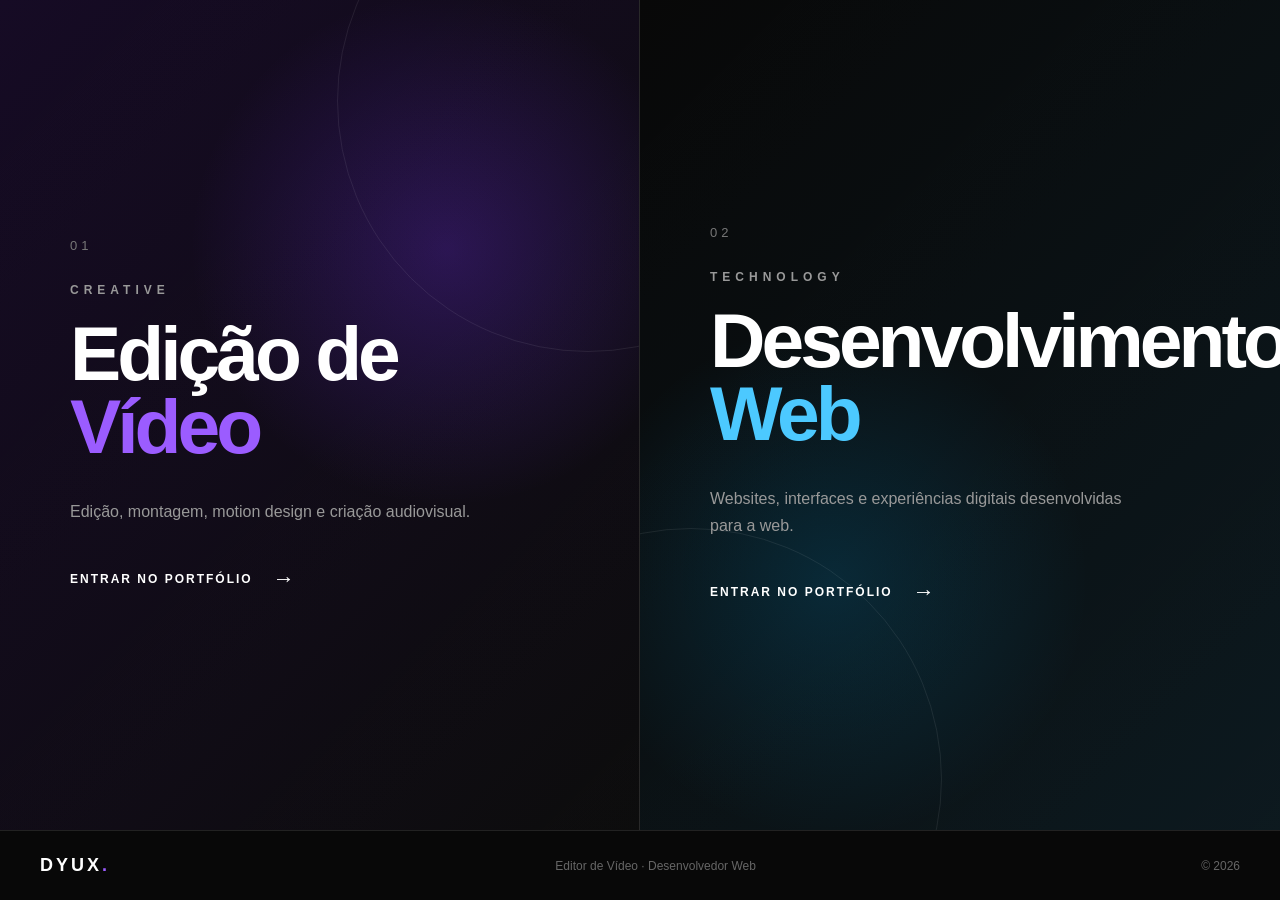
==== index.html @ d44737e6 "v1" ====
<!DOCTYPE html>
<html lang="pt-BR">

<head>

    <meta charset="UTF-8">

    <meta name="viewport" content="width=device-width, initial-scale=1.0">

    <meta name="description"
        content="Dyux — Editor de Vídeo e Desenvolvedor Web">

    <title>Dyux — Portfólio</title>

    <!-- ÍCONE DA ABA -->
    <link rel="icon" type="image/png" href="ado.png">

    <link rel="stylesheet" href="style.css">

</head>


<body>


    <main class="split-container">


        <!-- =========================
             EDIÇÃO DE VÍDEO
        ========================== -->

        <a href="video.html" class="split video-side">

            <div class="overlay"></div>

            <div class="content">

                <span class="number">
                    01
                </span>

                <p class="category">
                    CREATIVE
                </p>

                <h1>
                    Edição de<br>
                    <span>Vídeo</span>
                </h1>

                <p class="description">
                    Edição, montagem, motion design
                    e criação audiovisual.
                </p>

                <span class="enter">
                    ENTRAR NO PORTFÓLIO
                    <strong>→</strong>
                </span>

            </div>

        </a>



        <!-- =========================
             DESENVOLVIMENTO WEB
        ========================== -->

        <a href="dev.html" class="split dev-side">

            <div class="overlay"></div>

            <div class="content">

                <span class="number">
                    02
                </span>

                <p class="category">
                    TECHNOLOGY
                </p>

                <h1>
                    Desenvolvimento<br>
                    <span>Web</span>
                </h1>

                <p class="description">
                    Websites, interfaces e experiências
                    digitais desenvolvidas para a web.
                </p>

                <span class="enter">
                    ENTRAR NO PORTFÓLIO
                    <strong>→</strong>
                </span>

            </div>

        </a>


    </main>



    <!-- =========================
         FOOTER
    ========================== -->

    <footer class="home-footer">

        <div class="logo">
            DYUX<span>.</span>
        </div>

        <p>
            Editor de Vídeo · Desenvolvedor Web
        </p>

        <p>
            © 2026
        </p>

    </footer>


</body>

</html>
---- style.css ----
* {
    margin: 0;
    padding: 0;
    box-sizing: border-box;
}

html,
body {
    width: 100%;
    height: 100%;
}

body {
    background: #080808;
    color: white;
    font-family: Arial, Helvetica, sans-serif;
}


/* =========================================
   CONTAINER PRINCIPAL
========================================= */

.split-container {
    width: 100%;
    height: calc(100vh - 70px);

    display: flex;
}


/* =========================================
   CADA METADE
========================================= */

.split {
    position: relative;

    width: 50%;
    height: 100%;

    display: flex;
    align-items: center;

    text-decoration: none;
    color: white;

    overflow: hidden;

    transition:
        width 0.6s cubic-bezier(0.22, 1, 0.36, 1);
}


/* =========================================
   EFEITO AO PASSAR O MOUSE
========================================= */

.split-container:hover .split {
    width: 45%;
}

.split-container .split:hover {
    width: 55%;
}


/* =========================================
   LADO VÍDEO
========================================= */

.video-side {
    background:
        radial-gradient(
            circle at 70% 30%,
            rgba(120, 50, 255, 0.25),
            transparent 35%
        ),
        linear-gradient(
            135deg,
            #160b25,
            #080808
        );

    border-right: 1px solid #292929;
}


/* =========================================
   LADO DESENVOLVIMENTO
========================================= */

.dev-side {
    background:
        radial-gradient(
            circle at 30% 70%,
            rgba(0, 180, 255, 0.15),
            transparent 35%
        ),
        linear-gradient(
            135deg,
            #080808,
            #08151b
        );
}


/* =========================================
   OVERLAY
========================================= */

.overlay {
    position: absolute;

    inset: 0;

    background:
        linear-gradient(
            135deg,
            transparent,
            rgba(255, 255, 255, 0.02)
        );

    pointer-events: none;

    transition: 0.5s;
}

.split:hover .overlay {
    background:
        linear-gradient(
            135deg,
            rgba(255, 255, 255, 0.03),
            transparent
        );
}


/* =========================================
   LINHAS DECORATIVAS
========================================= */

.video-side::before,
.dev-side::before {
    content: "";

    position: absolute;

    width: 500px;
    height: 500px;

    border: 1px solid rgba(255, 255, 255, 0.08);

    border-radius: 50%;

    transition: 0.8s;

    pointer-events: none;
}


/* Círculo do vídeo */

.video-side::before {
    right: -200px;
    top: -150px;
}


/* Círculo do desenvolvimento */

.dev-side::before {
    left: -200px;
    bottom: -200px;
}


/* Animação dos círculos */

.split:hover::before {
    transform: scale(1.3) rotate(20deg);
}


/* =========================================
   CONTEÚDO
========================================= */

.content {
    position: relative;

    z-index: 2;

    padding: 70px;

    max-width: 650px;

    transition:
        transform 0.6s cubic-bezier(0.22, 1, 0.36, 1);
}

.split:hover .content {
    transform: translateX(10px);
}


/* =========================================
   NÚMERO
========================================= */

.number {
    display: block;

    margin-bottom: 30px;

    color: #777;

    font-size: 13px;

    letter-spacing: 4px;
}


/* =========================================
   CATEGORIA
========================================= */

.category {
    margin-bottom: 20px;

    color: #999;

    font-size: 12px;

    font-weight: bold;

    letter-spacing: 5px;
}


/* =========================================
   TÍTULO
========================================= */

h1 {
    font-size: clamp(50px, 6vw, 90px);

    line-height: 0.95;

    letter-spacing: -4px;

    margin-bottom: 35px;

    font-weight: 800;
}


/* Cor "Vídeo" */

.video-side h1 span {
    color: #9b5cff;
}


/* Cor "Web" */

.dev-side h1 span {
    color: #4cc9ff;
}


/* =========================================
   DESCRIÇÃO
========================================= */

.description {
    max-width: 420px;

    color: #999;

    font-size: 16px;

    line-height: 1.7;

    margin-bottom: 40px;
}


/* =========================================
   BOTÃO / LINK
========================================= */

.enter {
    display: inline-flex;

    align-items: center;

    gap: 20px;

    font-size: 12px;

    font-weight: bold;

    letter-spacing: 2px;

    transition: 0.3s;
}

.enter strong {
    font-size: 22px;

    font-weight: normal;

    transition: 0.3s;
}

.split:hover .enter {
    letter-spacing: 3px;
}

.split:hover .enter strong {
    transform: translateX(10px);
}


/* =========================================
   FOOTER
========================================= */

.home-footer {
    height: 70px;

    padding: 0 40px;

    display: flex;

    align-items: center;

    justify-content: space-between;

    border-top: 1px solid #222;

    background: #080808;

    color: #666;

    font-size: 12px;
}


/* =========================================
   LOGO
========================================= */

.logo {
    color: white;

    font-size: 18px;

    font-weight: 900;

    letter-spacing: 3px;
}

.logo span {
    color: #9b5cff;
}


/* =========================================
   MOBILE
========================================= */

@media (max-width: 800px) {

    .split-container {
        height: auto;

        min-height: calc(100vh - 70px);

        flex-direction: column;
    }


    .split {
        width: 100%;

        height: 50vh;

        min-height: 400px;
    }


    /* Desativa o efeito 45% / 55% no celular */

    .split-container:hover .split,
    .split-container .split:hover {
        width: 100%;
    }


    .content {
        padding: 40px;
    }


    .number {
        margin-bottom: 25px;
    }


    h1 {
        font-size: 55px;

        letter-spacing: -3px;
    }


    .description {
        font-size: 14px;
    }


    .home-footer {
        padding: 20px;

        height: auto;

        flex-direction: column;

        gap: 10px;

        text-align: center;
    }

}
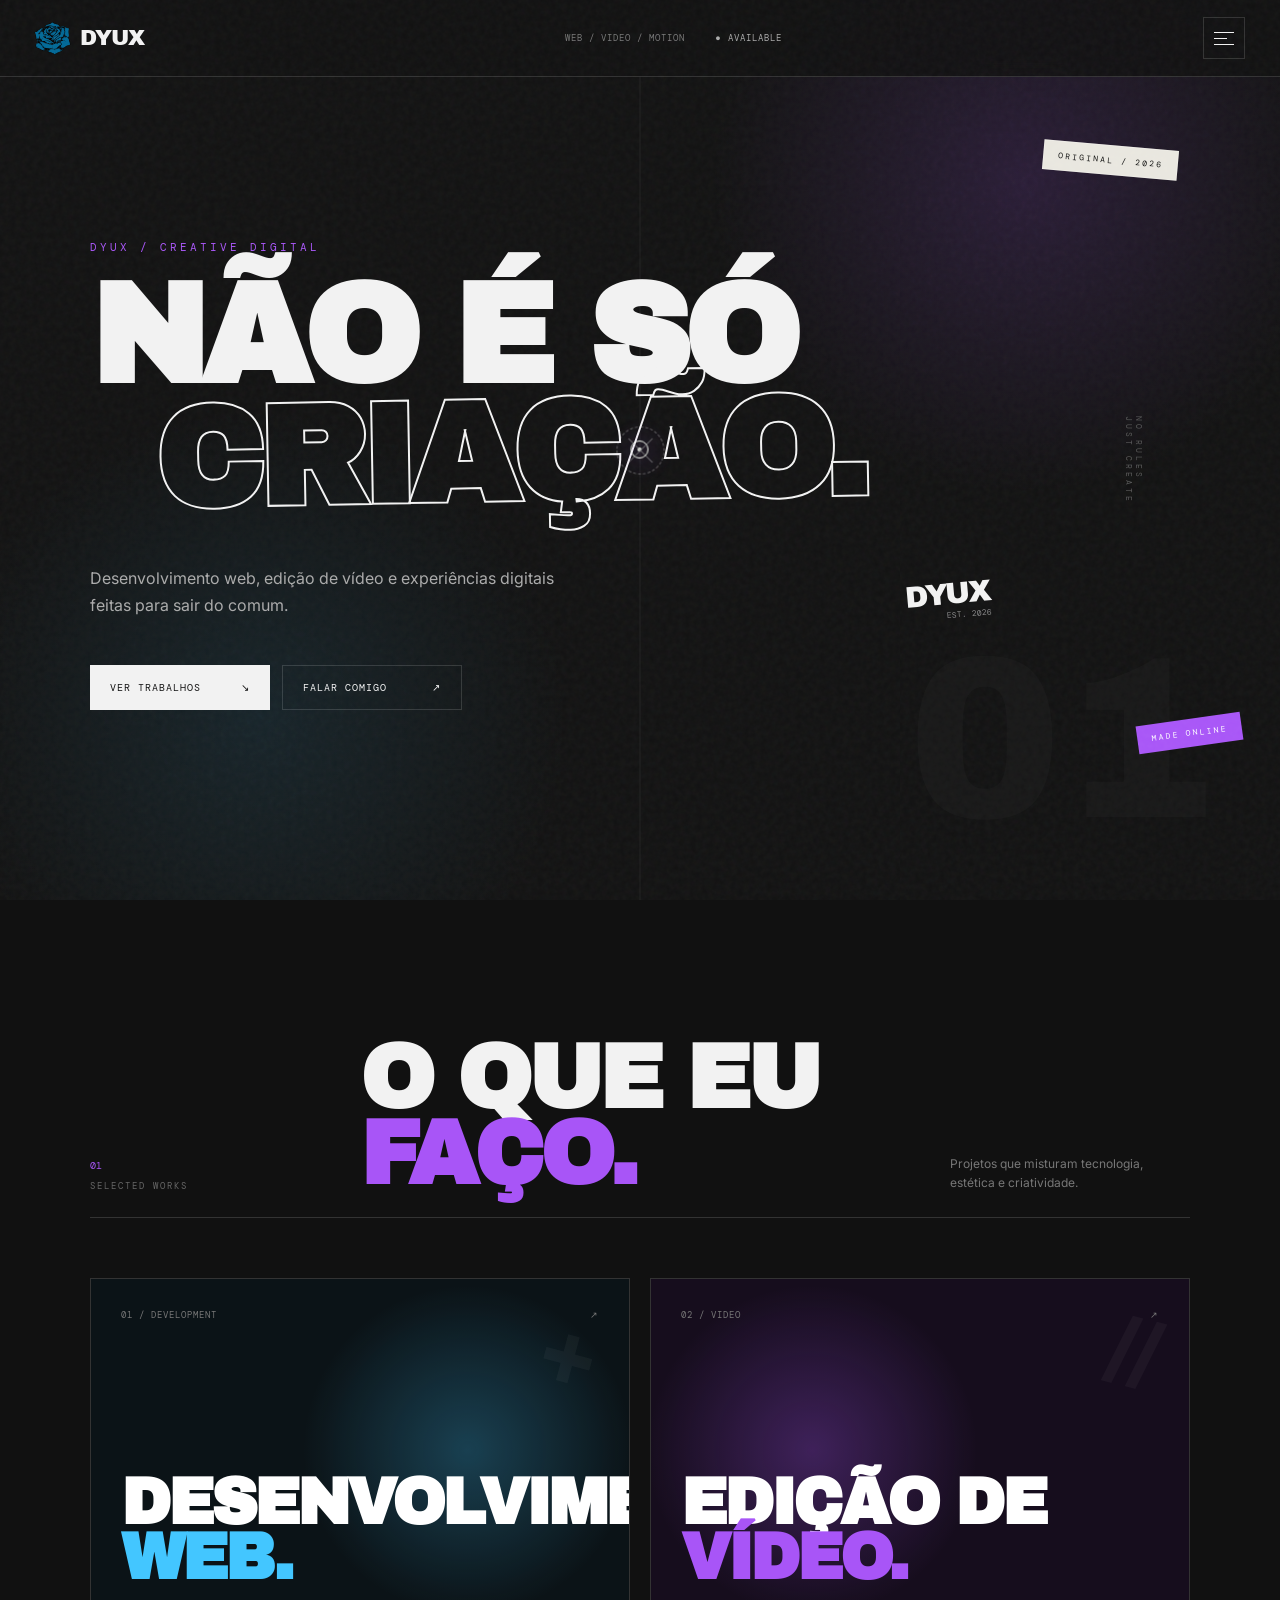
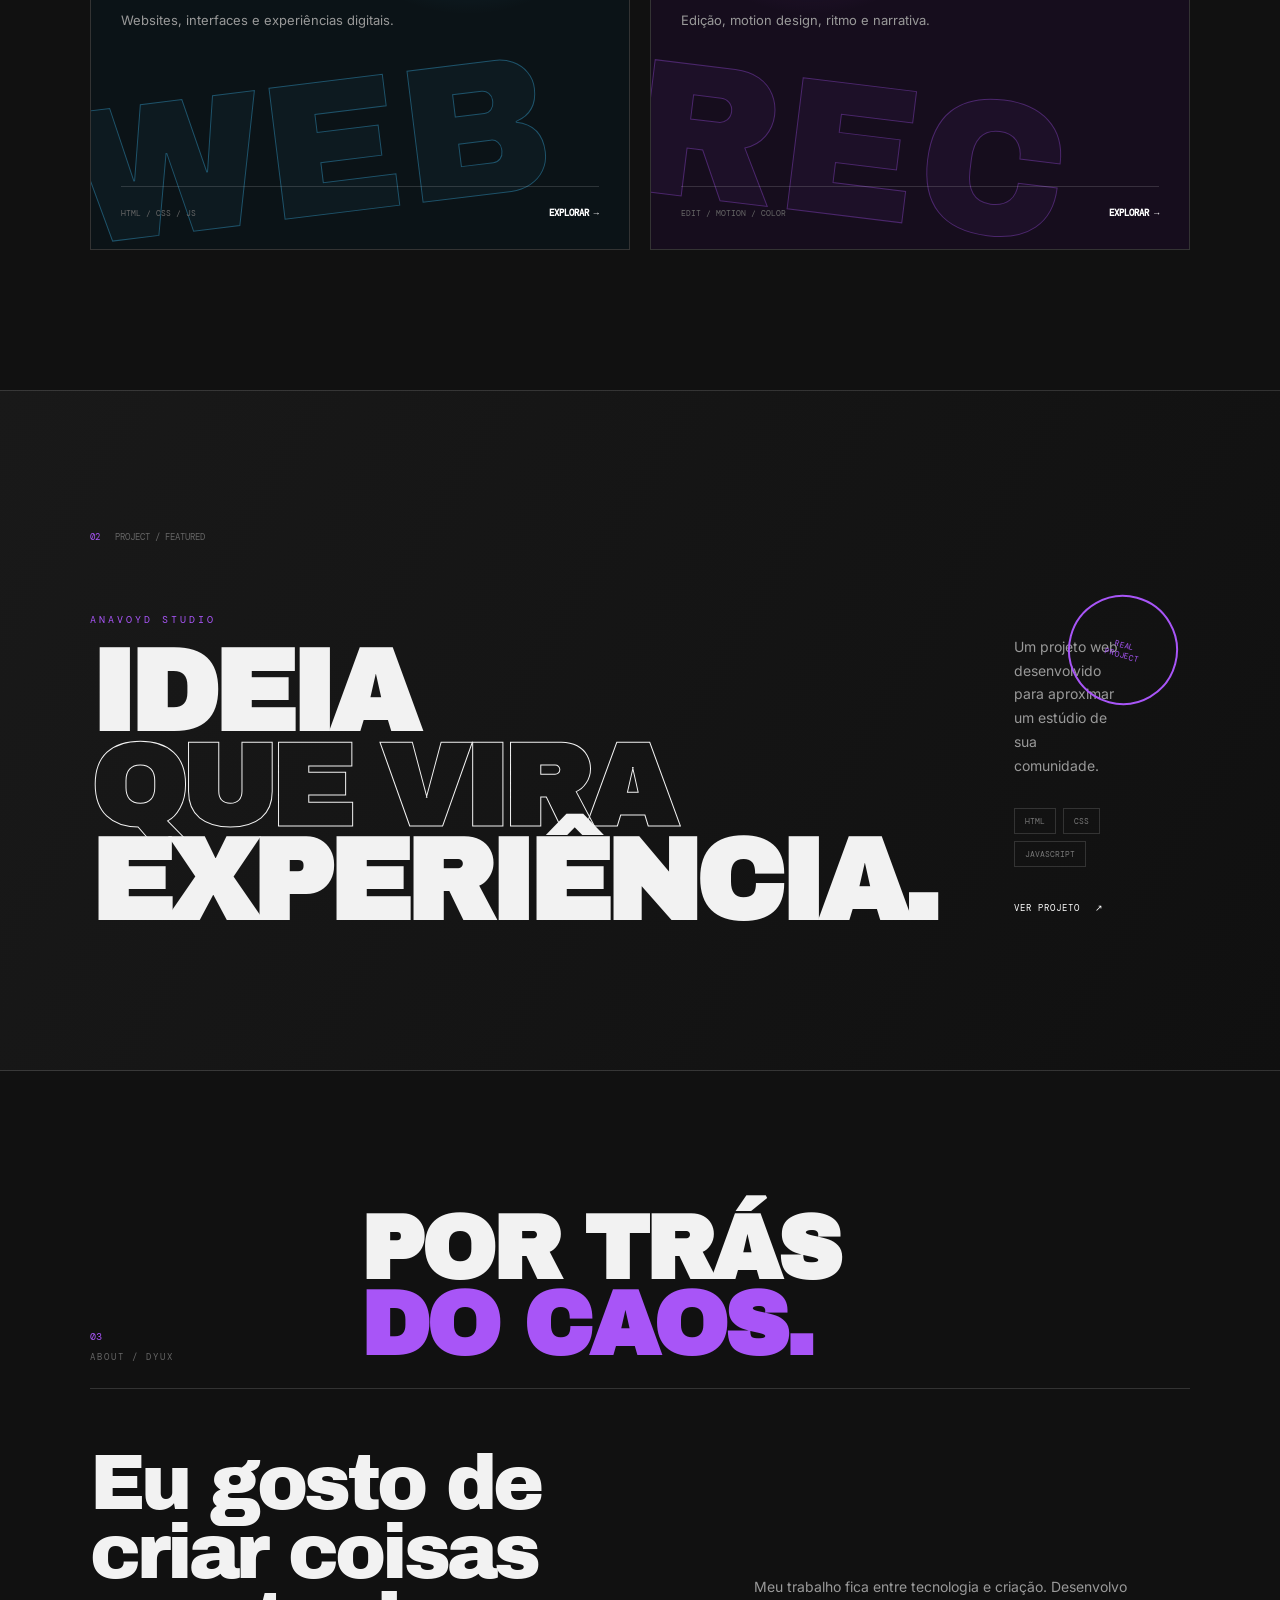
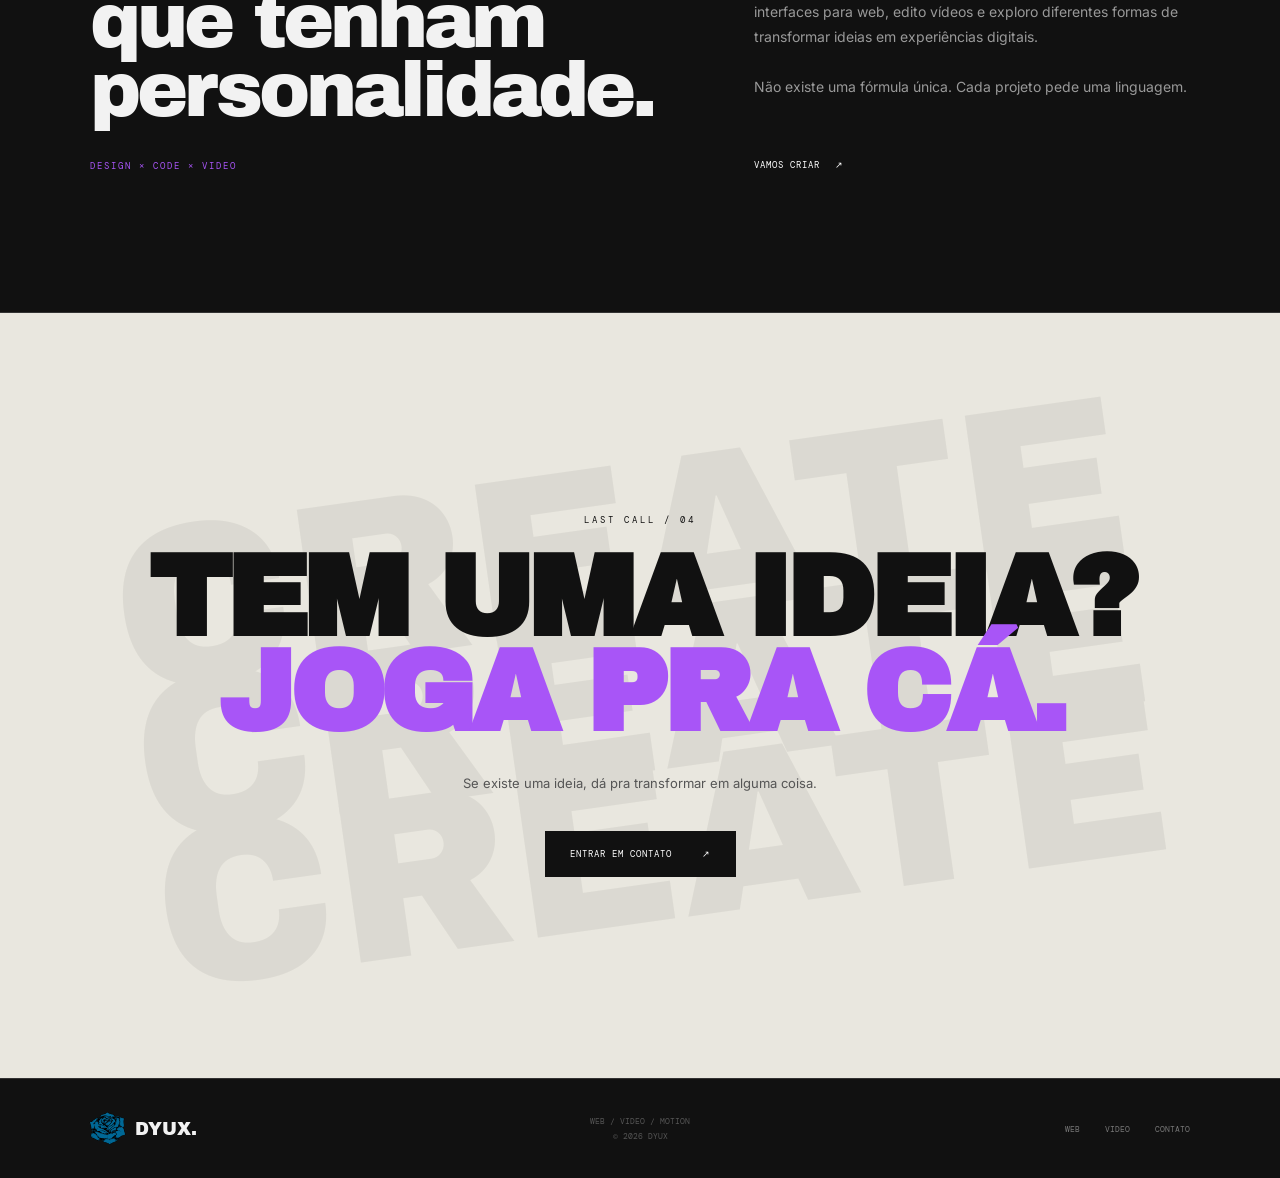
==== commit 122b0af5: "v2" ====
--- a/index.html
+++ b/index.html
@@ -5,128 +5,1030 @@
 
     <meta charset="UTF-8">
 
-    <meta name="viewport" content="width=device-width, initial-scale=1.0">
+    <meta name="viewport"
+        content="width=device-width, initial-scale=1.0">
 
     <meta name="description"
-        content="Dyux — Editor de Vídeo e Desenvolvedor Web">
-
-    <title>Dyux — Portfólio</title>
-
-    <!-- ÍCONE DA ABA -->
-    <link rel="icon" type="image/png" href="ado.png">
-
-    <link rel="stylesheet" href="style.css">
+        content="DYUX — Desenvolvimento Web, Edição de Vídeo e criação digital.">
+
+    <title>DYUX — Criação Digital</title>
+
+    <link rel="icon"
+        type="image/png"
+        href="ado.png">
+
+    <link rel="stylesheet"
+        href="style.css">
 
 </head>
 
-
 <body>
 
 
-    <main class="split-container">
-
-
-        <!-- =========================
-             EDIÇÃO DE VÍDEO
-        ========================== -->
-
-        <a href="video.html" class="split video-side">
-
-            <div class="overlay"></div>
-
-            <div class="content">
-
-                <span class="number">
-                    01
-                </span>
-
-                <p class="category">
-                    CREATIVE
-                </p>
-
-                <h1>
-                    Edição de<br>
-                    <span>Vídeo</span>
-                </h1>
-
-                <p class="description">
-                    Edição, montagem, motion design
-                    e criação audiovisual.
-                </p>
-
-                <span class="enter">
-                    ENTRAR NO PORTFÓLIO
-                    <strong>→</strong>
-                </span>
+<!-- =========================================================
+     HEADER
+========================================================= -->
+
+<header class="site-header">
+
+    <nav class="navbar">
+
+        <a href="index.html"
+            class="logo"
+            aria-label="DYUX — Página inicial">
+
+            <img src="ado.png"
+                alt="DYUX"
+                class="logo-image">
+
+            <span class="logo-name">
+                DYUX
+            </span>
+
+        </a>
+
+
+        <div class="nav-meta">
+
+            <span>
+                WEB / VIDEO / MOTION
+            </span>
+
+            <span class="status">
+                ● AVAILABLE
+            </span>
+
+        </div>
+
+
+        <button class="menu-button"
+            type="button"
+            aria-label="Abrir menu">
+
+            <span></span>
+            <span></span>
+            <span></span>
+
+        </button>
+
+    </nav>
+
+</header>
+
+
+
+<main>
+
+
+<!-- =========================================================
+     HERO
+========================================================= -->
+
+<section class="hero">
+
+    <div class="hero-noise"></div>
+
+
+    <div class="hero-sticker sticker-top">
+        ORIGINAL / 2026
+    </div>
+
+
+    <div class="hero-sticker sticker-side">
+        MADE ONLINE
+    </div>
+
+
+    <div class="hero-content">
+
+        <p class="hero-label">
+            DYUX / CREATIVE DIGITAL
+        </p>
+
+
+        <h1>
+
+            NÃO É SÓ
+
+            <span>
+                CRIAÇÃO.
+            </span>
+
+        </h1>
+
+
+        <div class="hero-bottom">
+
+            <p class="hero-description">
+
+                Desenvolvimento web,
+                edição de vídeo e experiências
+                digitais feitas para sair do comum.
+
+            </p>
+
+
+            <div class="hero-signature">
+
+                <span>
+                    DYUX
+                </span>
+
+                <small>
+                    EST. 2026
+                </small>
 
             </div>
 
+        </div>
+
+
+        <div class="hero-actions">
+
+            <a href="#trabalhos"
+                class="button button-primary"
+                data-cursor="OPEN">
+
+                VER TRABALHOS
+
+                <span>
+                    ↘
+                </span>
+
+            </a>
+
+
+            <a href="contato.html"
+                class="button button-secondary"
+                data-cursor="SEND">
+
+                FALAR COMIGO
+
+                <span>
+                    ↗
+                </span>
+
+            </a>
+
+        </div>
+
+    </div>
+
+
+    <div class="hero-number">
+
+        <span>
+            01
+        </span>
+
+    </div>
+
+
+    <div class="hero-tag">
+
+        <span>
+            NO RULES
+        </span>
+
+        <span>
+            JUST CREATE
+        </span>
+
+    </div>
+
+</section>
+
+
+
+<!-- =========================================================
+     TRABALHOS
+========================================================= -->
+
+<section class="works"
+    id="trabalhos">
+
+    <div class="section-header">
+
+        <div>
+
+            <span class="section-number">
+                01
+            </span>
+
+            <p class="section-label">
+                SELECTED WORKS
+            </p>
+
+        </div>
+
+
+        <h2>
+
+            O QUE EU
+
+            <span>
+                FAÇO.
+            </span>
+
+        </h2>
+
+
+        <p class="section-description">
+
+            Projetos que misturam
+            tecnologia, estética e criatividade.
+
+        </p>
+
+    </div>
+
+
+
+    <div class="work-grid">
+
+
+        <!-- =================================================
+             WEB
+        ================================================== -->
+
+        <a href="dev.html"
+            class="work-card work-web"
+            data-cursor="OPEN">
+
+            <div class="card-background">
+
+                <span class="graffiti">
+                    WEB
+                </span>
+
+                <span class="card-symbol">
+                    +
+                </span>
+
+            </div>
+
+
+            <div class="card-content">
+
+                <div class="card-top">
+
+                    <span>
+                        01 / DEVELOPMENT
+                    </span>
+
+                    <span>
+                        ↗
+                    </span>
+
+                </div>
+
+
+                <div>
+
+                    <h3>
+
+                        DESENVOLVIMENTO
+
+                        <span>
+                            WEB.
+                        </span>
+
+                    </h3>
+
+
+                    <p>
+
+                        Websites, interfaces
+                        e experiências digitais.
+
+                    </p>
+
+                </div>
+
+
+                <div class="card-footer">
+
+                    <span>
+                        HTML / CSS / JS
+                    </span>
+
+                    <strong>
+                        EXPLORAR →
+                    </strong>
+
+                </div>
+
+            </div>
+
         </a>
 
 
 
-        <!-- =========================
-             DESENVOLVIMENTO WEB
-        ========================== -->
-
-        <a href="dev.html" class="split dev-side">
-
-            <div class="overlay"></div>
-
-            <div class="content">
-
-                <span class="number">
-                    02
-                </span>
-
-                <p class="category">
-                    TECHNOLOGY
-                </p>
-
-                <h1>
-                    Desenvolvimento<br>
-                    <span>Web</span>
-                </h1>
-
-                <p class="description">
-                    Websites, interfaces e experiências
-                    digitais desenvolvidas para a web.
-                </p>
-
-                <span class="enter">
-                    ENTRAR NO PORTFÓLIO
-                    <strong>→</strong>
+        <!-- =================================================
+             VIDEO
+        ================================================== -->
+
+        <a href="video.html"
+            class="work-card work-video"
+            data-cursor="WATCH">
+
+            <div class="card-background">
+
+                <span class="graffiti">
+                    REC
+                </span>
+
+                <span class="card-symbol">
+                    //
                 </span>
 
             </div>
 
+
+            <div class="card-content">
+
+                <div class="card-top">
+
+                    <span>
+                        02 / VIDEO
+                    </span>
+
+                    <span>
+                        ↗
+                    </span>
+
+                </div>
+
+
+                <div>
+
+                    <h3>
+
+                        EDIÇÃO DE
+
+                        <span>
+                            VÍDEO.
+                        </span>
+
+                    </h3>
+
+
+                    <p>
+
+                        Edição, motion design,
+                        ritmo e narrativa.
+
+                    </p>
+
+                </div>
+
+
+                <div class="card-footer">
+
+                    <span>
+                        EDIT / MOTION / COLOR
+                    </span>
+
+                    <strong>
+                        EXPLORAR →
+                    </strong>
+
+                </div>
+
+            </div>
+
         </a>
 
-
-    </main>
-
-
-
-    <!-- =========================
-         FOOTER
-    ========================== -->
-
-    <footer class="home-footer">
-
-        <div class="logo">
-            DYUX<span>.</span>
+    </div>
+
+</section>
+
+
+
+<!-- =========================================================
+     PROJETO DESTAQUE
+========================================================= -->
+
+<section class="featured">
+
+    <div class="featured-label">
+
+        <span>
+            02
+        </span>
+
+        <p>
+            PROJECT / FEATURED
+        </p>
+
+    </div>
+
+
+    <div class="featured-content">
+
+        <div class="featured-title">
+
+            <p>
+                ANAVOYD STUDIO
+            </p>
+
+
+            <h2>
+
+                IDEIA
+
+                <span>
+                    QUE VIRA
+                </span>
+
+                EXPERIÊNCIA.
+
+            </h2>
+
         </div>
 
-        <p>
-            Editor de Vídeo · Desenvolvedor Web
-        </p>
-
-        <p>
-            © 2026
-        </p>
-
-    </footer>
-
+
+        <div class="featured-info">
+
+            <p>
+
+                Um projeto web desenvolvido
+                para aproximar um estúdio
+                de sua comunidade.
+
+            </p>
+
+
+            <div class="featured-tech">
+
+                <span>
+                    HTML
+                </span>
+
+                <span>
+                    CSS
+                </span>
+
+                <span>
+                    JAVASCRIPT
+                </span>
+
+            </div>
+
+
+            <a href="dev.html"
+                class="text-link"
+                data-cursor="OPEN">
+
+                VER PROJETO
+
+                <span>
+                    ↗
+                </span>
+
+            </a>
+
+        </div>
+
+    </div>
+
+
+    <div class="featured-stamp">
+
+        <span>
+            REAL
+        </span>
+
+        <span>
+            PROJECT
+        </span>
+
+    </div>
+
+</section>
+
+
+
+<!-- =========================================================
+     SOBRE
+========================================================= -->
+
+<section class="about">
+
+    <div class="section-header">
+
+        <div>
+
+            <span class="section-number">
+                03
+            </span>
+
+            <p class="section-label">
+                ABOUT / DYUX
+            </p>
+
+        </div>
+
+
+        <h2>
+
+            POR TRÁS
+
+            <span>
+                DO CAOS.
+            </span>
+
+        </h2>
+
+    </div>
+
+
+    <div class="about-grid">
+
+        <div class="about-statement">
+
+            <p>
+
+                Eu gosto de criar coisas
+                que tenham personalidade.
+
+            </p>
+
+
+            <span>
+                DESIGN × CODE × VIDEO
+            </span>
+
+        </div>
+
+
+        <div class="about-text">
+
+            <p>
+
+                Meu trabalho fica entre
+                tecnologia e criação.
+
+                Desenvolvo interfaces para web,
+                edito vídeos e exploro diferentes
+                formas de transformar ideias
+                em experiências digitais.
+
+            </p>
+
+
+            <p>
+
+                Não existe uma fórmula única.
+                Cada projeto pede uma linguagem.
+
+            </p>
+
+
+            <a href="contato.html"
+                class="text-link"
+                data-cursor="SEND">
+
+                VAMOS CRIAR
+
+                <span>
+                    ↗
+                </span>
+
+            </a>
+
+        </div>
+
+    </div>
+
+</section>
+
+
+
+<!-- =========================================================
+     CTA
+========================================================= -->
+
+<section class="cta">
+
+    <div class="cta-background">
+
+        <span>
+            CREATE
+        </span>
+
+        <span>
+            CREATE
+        </span>
+
+        <span>
+            CREATE
+        </span>
+
+    </div>
+
+
+    <p class="cta-label">
+        LAST CALL / 04
+    </p>
+
+
+    <h2>
+
+        TEM UMA IDEIA?
+
+        <span>
+            JOGA PRA CÁ.
+        </span>
+
+    </h2>
+
+
+    <p class="cta-description">
+
+        Se existe uma ideia,
+        dá pra transformar em alguma coisa.
+
+    </p>
+
+
+    <a href="contato.html"
+        class="cta-button"
+        data-cursor="SEND">
+
+        ENTRAR EM CONTATO
+
+        <span>
+            ↗
+        </span>
+
+    </a>
+
+</section>
+
+
+</main>
+
+
+
+<!-- =========================================================
+     FOOTER
+========================================================= -->
+
+<footer class="footer">
+
+    <div class="footer-logo">
+
+        <img src="ado.png"
+            alt="DYUX"
+            class="logo-image">
+
+        <span>
+            DYUX.
+        </span>
+
+    </div>
+
+
+    <div class="footer-center">
+
+        <span>
+            WEB / VIDEO / MOTION
+        </span>
+
+        <span>
+            © 2026 DYUX
+        </span>
+
+    </div>
+
+
+    <div class="footer-links">
+
+        <a href="dev.html"
+            data-cursor="OPEN">
+            WEB
+        </a>
+
+        <a href="video.html"
+            data-cursor="WATCH">
+            VIDEO
+        </a>
+
+        <a href="contato.html"
+            data-cursor="SEND">
+            CONTATO
+        </a>
+
+    </div>
+
+</footer>
+
+
+
+<!-- =========================================================
+     CURSOR DYUX
+========================================================= -->
+
+<div class="dyux-cursor">
+
+    <div class="cursor-trail"></div>
+
+    <div class="cursor-orbit"></div>
+
+    <div class="cursor-cross cursor-cross-x"></div>
+
+    <div class="cursor-cross cursor-cross-y"></div>
+
+    <div class="cursor-main">
+
+        <span></span>
+
+    </div>
+
+    <div class="cursor-label">
+
+        <span>
+            VIEW
+        </span>
+
+    </div>
+
+</div>
+
+
+
+<!-- =========================================================
+     CURSOR SCRIPT
+========================================================= -->
+
+<script>
+
+const cursor = document.querySelector(".dyux-cursor");
+
+
+let mouseX = window.innerWidth / 2;
+let mouseY = window.innerHeight / 2;
+
+let currentX = mouseX;
+let currentY = mouseY;
+
+let previousX = mouseX;
+let previousY = mouseY;
+
+
+
+/* =========================================================
+   MOVIMENTO DO CURSOR
+========================================================= */
+
+document.addEventListener("mousemove", (event) => {
+
+    mouseX = event.clientX;
+    mouseY = event.clientY;
+
+});
+
+
+
+function animateCursor() {
+
+    const dx = mouseX - currentX;
+    const dy = mouseY - currentY;
+
+
+    currentX += dx * 0.16;
+    currentY += dy * 0.16;
+
+
+
+    const velocityX = mouseX - previousX;
+    const velocityY = mouseY - previousY;
+
+
+    const speed = Math.min(
+
+        Math.sqrt(
+            velocityX * velocityX +
+            velocityY * velocityY
+        ),
+
+        35
+
+    );
+
+
+
+    const stretch =
+        1 + speed * 0.018;
+
+
+
+    const angle =
+        Math.atan2(
+            velocityY,
+            velocityX
+        ) * 180 / Math.PI;
+
+
+
+    cursor.style.left =
+        `${currentX}px`;
+
+    cursor.style.top =
+        `${currentY}px`;
+
+
+
+    cursor.style.setProperty(
+        "--cursor-speed",
+        speed
+    );
+
+
+    cursor.style.setProperty(
+        "--cursor-angle",
+        `${angle}deg`
+    );
+
+
+    cursor.style.setProperty(
+        "--cursor-stretch",
+        stretch
+    );
+
+
+
+    previousX = mouseX;
+    previousY = mouseY;
+
+
+
+    requestAnimationFrame(
+        animateCursor
+    );
+
+}
+
+
+
+animateCursor();
+
+
+
+/* =========================================================
+   HOVER NOS LINKS E BOTÕES
+========================================================= */
+
+document
+    .querySelectorAll("a, button")
+    .forEach(element => {
+
+
+        element.addEventListener(
+            "mouseenter",
+            () => {
+
+
+                cursor.classList.add(
+                    "cursor-hover"
+                );
+
+
+
+                const label =
+                    element.dataset.cursor ||
+                    "VIEW";
+
+
+
+                const labelElement =
+                    cursor.querySelector(
+                        ".cursor-label span"
+                    );
+
+
+
+                if (labelElement) {
+
+                    labelElement.textContent =
+                        label;
+
+                }
+
+            }
+        );
+
+
+
+        element.addEventListener(
+            "mouseleave",
+            () => {
+
+
+                cursor.classList.remove(
+                    "cursor-hover"
+                );
+
+
+
+                const labelElement =
+                    cursor.querySelector(
+                        ".cursor-label span"
+                    );
+
+
+
+                if (labelElement) {
+
+                    labelElement.textContent =
+                        "VIEW";
+
+                }
+
+            }
+        );
+
+    });
+
+
+
+/* =========================================================
+   CLIQUE
+========================================================= */
+
+document.addEventListener(
+    "mousedown",
+    () => {
+
+        cursor.classList.add(
+            "cursor-click"
+        );
+
+    }
+);
+
+
+
+document.addEventListener(
+    "mouseup",
+    () => {
+
+        cursor.classList.remove(
+            "cursor-click"
+        );
+
+    }
+);
+
+
+
+/* =========================================================
+   CURSOR FORA DA JANELA
+========================================================= */
+
+document.addEventListener(
+    "mouseleave",
+    () => {
+
+        cursor.classList.add(
+            "cursor-hidden"
+        );
+
+    }
+);
+
+
+
+document.addEventListener(
+    "mouseenter",
+    () => {
+
+        cursor.classList.remove(
+            "cursor-hidden"
+        );
+
+    }
+);
+
+
+
+/* =========================================================
+   DESATIVA EM CELULAR / TOUCH
+========================================================= */
+
+if (
+    window.matchMedia(
+        "(pointer: coarse)"
+    ).matches
+) {
+
+    cursor.style.display =
+        "none";
+
+}
+
+</script>
 
 </body>
 
--- a/style.css
+++ b/style.css
@@ -1,436 +1,2105 @@
+@import url('https://fonts.googleapis.com/css2?family=Archivo+Black&family=DM+Mono:wght@400;500&family=Inter:wght@400;500;600;700&display=swap');
+
+
+/* =========================================================
+   VARIABLES
+========================================================= */
+
+:root {
+    --black: #111;
+    --paper: #e9e7df;
+    --white: #f2f2f2;
+    --gray: #8b8b8b;
+    --dark-gray: #252525;
+
+    --purple: #a855f7;
+    --blue: #43c6ff;
+
+    --border: rgba(255, 255, 255, 0.14);
+
+    --display:
+        "Archivo Black",
+        Impact,
+        sans-serif;
+
+    --mono:
+        "DM Mono",
+        monospace;
+}
+
+
+/* =========================================================
+   RESET
+========================================================= */
+
 * {
     margin: 0;
     padding: 0;
     box-sizing: border-box;
 }
 
-html,
+html {
+    scroll-behavior: smooth;
+}
+
 body {
+    background: var(--black);
+    color: var(--white);
+
+    font-family:
+        "Inter",
+        Arial,
+        sans-serif;
+
+    overflow-x: hidden;
+}
+
+
+/* =========================================================
+   GRAIN GLOBAL
+========================================================= */
+
+body::before {
+    content: "";
+
+    position: fixed;
+    inset: 0;
+
+    pointer-events: none;
+
+    z-index: 9999;
+
+    opacity: 0.055;
+
+    background-image:
+        url("data:image/svg+xml,%3Csvg viewBox='0 0 180 180' xmlns='http://www.w3.org/2000/svg'%3E%3Cfilter id='n'%3E%3CfeTurbulence type='fractalNoise' baseFrequency='.85' numOctaves='4' stitchTiles='stitch'/%3E%3C/filter%3E%3Crect width='100%25' height='100%25' filter='url(%23n)' opacity='.8'/%3E%3C/svg%3E");
+
+    mix-blend-mode: screen;
+}
+
+
+/* =========================================================
+   HEADER
+========================================================= */
+
+.site-header {
+    position: fixed;
+
+    top: 0;
+    left: 0;
+
     width: 100%;
-    height: 100%;
-}
-
-body {
-    background: #080808;
+
+    z-index: 1000;
+
+    border-bottom:
+        1px solid var(--border);
+
+    background:
+        rgba(17, 17, 17, 0.88);
+
+    backdrop-filter:
+        blur(12px);
+
+    -webkit-backdrop-filter:
+        blur(12px);
+}
+
+.navbar {
+    width:
+        min(1500px, 100%);
+
+    height: 76px;
+
+    margin: auto;
+
+    padding:
+        0 35px;
+
+    display: flex;
+
+    align-items: center;
+
+    justify-content: space-between;
+}
+
+
+/* =========================================================
+   LOGO
+========================================================= */
+
+.logo {
+    display: flex;
+
+    align-items: center;
+
+    gap: 10px;
+
+    color: var(--white);
+
+    text-decoration: none;
+}
+
+.logo-image {
+    width: 35px;
+    height: 35px;
+
+    object-fit: contain;
+
+    transform:
+        rotate(-4deg);
+}
+
+.logo-name {
+    font-family:
+        var(--display);
+
+    font-size: 22px;
+
+    letter-spacing: -1px;
+}
+
+
+/* =========================================================
+   NAV META
+========================================================= */
+
+.nav-meta {
+    display: flex;
+
+    align-items: center;
+
+    gap: 30px;
+
+    font-family:
+        var(--mono);
+
+    font-size: 9px;
+
+    letter-spacing: 1px;
+
+    color: #777;
+}
+
+.status {
+    color: #aaa;
+}
+
+
+/* =========================================================
+   MENU
+========================================================= */
+
+.menu-button {
+    width: 42px;
+    height: 42px;
+
+    padding: 10px;
+
+    display: flex;
+
+    flex-direction: column;
+
+    justify-content: center;
+
+    gap: 5px;
+
+    border:
+        1px solid var(--border);
+
+    background:
+        transparent;
+}
+
+.menu-button span {
+    width: 100%;
+    height: 1px;
+
+    background:
+        var(--white);
+
+    display: block;
+}
+
+.menu-button span:nth-child(2) {
+    width: 65%;
+}
+
+
+/* =========================================================
+   HERO
+========================================================= */
+
+.hero {
+    min-height: 100vh;
+
+    position: relative;
+
+    display: flex;
+
+    align-items: center;
+
+    padding:
+        150px 7vw 100px;
+
+    overflow: hidden;
+
+    background:
+        radial-gradient(
+            circle at 80% 20%,
+            rgba(168, 85, 247, 0.16),
+            transparent 25%
+        ),
+        radial-gradient(
+            circle at 20% 80%,
+            rgba(67, 198, 255, 0.10),
+            transparent 25%
+        ),
+        #111;
+}
+
+.hero::before {
+    content: "";
+
+    position: absolute;
+
+    inset: 0;
+
+    pointer-events: none;
+
+    background:
+        linear-gradient(
+            90deg,
+            transparent 49.9%,
+            rgba(255,255,255,0.05) 50%,
+            transparent 50.1%
+        );
+}
+
+.hero-noise {
+    position: absolute;
+
+    inset: 0;
+
+    pointer-events: none;
+
+    opacity: 0.25;
+
+    background:
+        repeating-linear-gradient(
+            0deg,
+            transparent 0,
+            transparent 3px,
+            rgba(255,255,255,0.015) 4px
+        );
+}
+
+.hero-content {
+    position: relative;
+
+    z-index: 2;
+
+    width:
+        min(1100px, 100%);
+}
+
+.hero-label {
+    margin-bottom: 25px;
+
+    color:
+        var(--purple);
+
+    font-family:
+        var(--mono);
+
+    font-size: 11px;
+
+    letter-spacing: 3px;
+}
+
+.hero h1 {
+    max-width: 1000px;
+
+    font-family:
+        var(--display);
+
+    font-size:
+        clamp(70px, 11vw, 175px);
+
+    line-height: 0.82;
+
+    letter-spacing: -7px;
+
+    text-transform: uppercase;
+}
+
+.hero h1 span {
+    display: block;
+
+    color: transparent;
+
+    -webkit-text-stroke:
+        2px var(--white);
+
+    transform:
+        translateX(5vw)
+        rotate(-1deg);
+}
+
+
+/* =========================================================
+   HERO BOTTOM
+========================================================= */
+
+.hero-bottom {
+    margin-top: 55px;
+
+    display: flex;
+
+    align-items: flex-end;
+
+    justify-content: space-between;
+
+    max-width: 900px;
+}
+
+.hero-description {
+    max-width: 470px;
+
+    color: #aaa;
+
+    font-size: 16px;
+
+    line-height: 1.7;
+}
+
+.hero-signature {
+    display: flex;
+
+    flex-direction: column;
+
+    align-items: flex-end;
+
+    transform:
+        rotate(-5deg);
+}
+
+.hero-signature span {
+    font-family:
+        var(--display);
+
+    font-size: 30px;
+
+    letter-spacing: -2px;
+}
+
+.hero-signature small {
+    font-family:
+        var(--mono);
+
+    font-size: 8px;
+
+    color:
+        var(--gray);
+}
+
+
+/* =========================================================
+   BUTTONS
+========================================================= */
+
+.hero-actions {
+    margin-top: 45px;
+
+    display: flex;
+
+    gap: 12px;
+}
+
+.button {
+    min-width: 180px;
+
+    padding:
+        15px 20px;
+
+    display: inline-flex;
+
+    align-items: center;
+
+    justify-content: space-between;
+
+    font-family:
+        var(--mono);
+
+    font-size: 10px;
+
+    letter-spacing: 1px;
+
+    text-decoration: none;
+
+    transition: 0.3s;
+}
+
+.button-primary {
+    background:
+        var(--white);
+
+    color:
+        var(--black);
+}
+
+.button-primary:hover {
+    background:
+        var(--purple);
+
     color: white;
-    font-family: Arial, Helvetica, sans-serif;
-}
-
-
-/* =========================================
-   CONTAINER PRINCIPAL
-========================================= */
-
-.split-container {
-    width: 100%;
-    height: calc(100vh - 70px);
+
+    transform:
+        translateY(-4px)
+        rotate(-1deg);
+}
+
+.button-secondary {
+    border:
+        1px solid var(--border);
+
+    color:
+        var(--white);
+}
+
+.button-secondary:hover {
+    border-color:
+        var(--blue);
+
+    transform:
+        translateY(-4px)
+        rotate(1deg);
+}
+
+
+/* =========================================================
+   HERO DECORAÇÕES
+========================================================= */
+
+.hero-sticker {
+    position: absolute;
+
+    z-index: 3;
+
+    padding:
+        9px 14px;
+
+    border:
+        1px solid rgba(255,255,255,0.25);
+
+    font-family:
+        var(--mono);
+
+    font-size: 8px;
+
+    letter-spacing: 2px;
+
+    background:
+        var(--paper);
+
+    color:
+        var(--black);
+}
+
+.sticker-top {
+    top: 145px;
+
+    right: 8vw;
+
+    transform:
+        rotate(5deg);
+}
+
+.sticker-side {
+    right: 3vw;
+
+    bottom: 17%;
+
+    transform:
+        rotate(-8deg);
+
+    background:
+        var(--purple);
+
+    color:
+        white;
+
+    border: none;
+}
+
+
+/* =========================================================
+   HERO NUMBER
+========================================================= */
+
+.hero-number {
+    position: absolute;
+
+    right: 5vw;
+
+    bottom: 5vh;
+
+    font-family:
+        var(--display);
+
+    font-size:
+        clamp(100px, 18vw, 300px);
+
+    line-height: 1;
+
+    color:
+        rgba(255,255,255,0.025);
+
+    user-select: none;
+}
+
+.hero-tag {
+    position: absolute;
+
+    right: 8vw;
+
+    top: 50%;
 
     display: flex;
-}
-
-
-/* =========================================
-   CADA METADE
-========================================= */
-
-.split {
+
+    flex-direction: column;
+
+    font-family:
+        var(--mono);
+
+    font-size: 8px;
+
+    letter-spacing: 3px;
+
+    color: #555;
+
+    transform:
+        rotate(90deg);
+}
+
+
+/* =========================================================
+   SECTIONS
+========================================================= */
+
+.works,
+.featured,
+.about {
+    width:
+        min(1500px, 100%);
+
+    margin: auto;
+
+    padding:
+        140px 7vw;
+}
+
+.section-header {
+    display: grid;
+
+    grid-template-columns:
+        0.6fr 1.4fr 0.6fr;
+
+    align-items: end;
+
+    gap: 30px;
+
+    padding-bottom: 25px;
+
+    border-bottom:
+        1px solid var(--border);
+
+    margin-bottom: 60px;
+}
+
+.section-number {
+    display: block;
+
+    margin-bottom: 8px;
+
+    font-family:
+        var(--mono);
+
+    font-size: 10px;
+
+    color:
+        var(--purple);
+}
+
+.section-label {
+    font-family:
+        var(--mono);
+
+    font-size: 9px;
+
+    color: #666;
+
+    letter-spacing: 2px;
+}
+
+.section-header h2 {
+    font-family:
+        var(--display);
+
+    font-size:
+        clamp(50px, 7vw, 100px);
+
+    line-height: 0.85;
+
+    letter-spacing: -4px;
+}
+
+.section-header h2 span {
+    color:
+        var(--purple);
+}
+
+.section-description {
+    color: #777;
+
+    font-size: 12px;
+
+    line-height: 1.6;
+}
+
+
+/* =========================================================
+   WORK GRID
+========================================================= */
+
+.work-grid {
+    display: grid;
+
+    grid-template-columns:
+        1fr 1fr;
+
+    gap: 20px;
+}
+
+.work-card {
     position: relative;
 
-    width: 50%;
-    height: 100%;
-
-    display: flex;
-    align-items: center;
+    min-height: 570px;
+
+    overflow: hidden;
+
+    color: white;
 
     text-decoration: none;
-    color: white;
+
+    border:
+        1px solid var(--border);
+
+    transition:
+        transform
+        0.5s
+        cubic-bezier(0.22, 1, 0.36, 1),
+
+        border-color
+        0.3s;
+}
+
+.work-card:hover {
+    transform:
+        translateY(-10px)
+        rotate(-0.5deg);
+
+    border-color:
+        rgba(255,255,255,0.35);
+}
+
+
+/* =========================================================
+   CARD BACKGROUND
+========================================================= */
+
+.card-background {
+    position: absolute;
+
+    inset: 0;
 
     overflow: hidden;
-
-    transition:
-        width 0.6s cubic-bezier(0.22, 1, 0.36, 1);
-}
-
-
-/* =========================================
-   EFEITO AO PASSAR O MOUSE
-========================================= */
-
-.split-container:hover .split {
-    width: 45%;
-}
-
-.split-container .split:hover {
-    width: 55%;
-}
-
-
-/* =========================================
-   LADO VÍDEO
-========================================= */
-
-.video-side {
+}
+
+.work-web .card-background {
     background:
         radial-gradient(
             circle at 70% 30%,
-            rgba(120, 50, 255, 0.25),
-            transparent 35%
+            rgba(67,198,255,0.25),
+            transparent 30%
         ),
-        linear-gradient(
-            135deg,
-            #160b25,
-            #080808
-        );
-
-    border-right: 1px solid #292929;
-}
-
-
-/* =========================================
-   LADO DESENVOLVIMENTO
-========================================= */
-
-.dev-side {
+        #0b1317;
+}
+
+.work-video .card-background {
     background:
         radial-gradient(
-            circle at 30% 70%,
-            rgba(0, 180, 255, 0.15),
-            transparent 35%
+            circle at 30% 30%,
+            rgba(168,85,247,0.28),
+            transparent 30%
         ),
-        linear-gradient(
-            135deg,
-            #080808,
-            #08151b
-        );
-}
-
-
-/* =========================================
-   OVERLAY
-========================================= */
-
-.overlay {
+        #160d1d;
+}
+
+
+/* =========================================================
+   GRAFFITI
+========================================================= */
+
+.graffiti {
     position: absolute;
 
-    inset: 0;
+    left: -20px;
+
+    bottom: 30px;
+
+    font-family:
+        var(--display);
+
+    font-size:
+        clamp(100px, 15vw, 240px);
+
+    line-height: 0.7;
+
+    color: transparent;
+
+    -webkit-text-stroke:
+        1px rgba(255,255,255,0.12);
+
+    transform:
+        rotate(-7deg);
+
+    user-select: none;
+}
+
+.work-video .graffiti {
+    transform:
+        rotate(7deg);
+
+    color:
+        rgba(168,85,247,0.05);
+
+    -webkit-text-stroke-color:
+        rgba(168,85,247,0.35);
+}
+
+.work-web .graffiti {
+    color:
+        rgba(67,198,255,0.04);
+
+    -webkit-text-stroke-color:
+        rgba(67,198,255,0.35);
+}
+
+
+/* =========================================================
+   CARD SYMBOL
+========================================================= */
+
+.card-symbol {
+    position: absolute;
+
+    right: 30px;
+
+    top: 25px;
+
+    font-family:
+        var(--display);
+
+    font-size: 90px;
+
+    color:
+        rgba(255,255,255,0.04);
+
+    transform:
+        rotate(15deg);
+}
+
+
+/* =========================================================
+   CARD CONTENT
+========================================================= */
+
+.card-content {
+    position: relative;
+
+    z-index: 2;
+
+    height: 100%;
+
+    min-height: 570px;
+
+    padding: 30px;
+
+    display: flex;
+
+    flex-direction: column;
+
+    justify-content: space-between;
+}
+
+.card-top {
+    display: flex;
+
+    justify-content: space-between;
+
+    font-family:
+        var(--mono);
+
+    font-size: 9px;
+
+    color: #777;
+
+    letter-spacing: 1px;
+}
+
+.card-content h3 {
+    max-width: 600px;
+
+    font-family:
+        var(--display);
+
+    font-size:
+        clamp(45px, 5vw, 75px);
+
+    line-height: 0.85;
+
+    letter-spacing: -3px;
+}
+
+.card-content h3 span {
+    display: block;
+}
+
+.work-web h3 span {
+    color:
+        var(--blue);
+}
+
+.work-video h3 span {
+    color:
+        var(--purple);
+}
+
+.card-content p {
+    max-width: 350px;
+
+    margin-top: 25px;
+
+    color: #999;
+
+    font-size: 13px;
+
+    line-height: 1.6;
+}
+
+
+/* =========================================================
+   CARD FOOTER
+========================================================= */
+
+.card-footer {
+    padding-top: 20px;
+
+    display: flex;
+
+    justify-content: space-between;
+
+    align-items: center;
+
+    border-top:
+        1px solid var(--border);
+
+    font-family:
+        var(--mono);
+
+    font-size: 8px;
+
+    color: #666;
+}
+
+.card-footer strong {
+    color: white;
+
+    font-size: 9px;
+
+    transition: 0.3s;
+}
+
+.work-card:hover .card-footer strong {
+    transform:
+        translateX(5px);
+}
+
+
+/* =========================================================
+   FEATURED
+========================================================= */
+
+.featured {
+    position: relative;
+
+    border-top:
+        1px solid var(--border);
+
+    border-bottom:
+        1px solid var(--border);
+
+    max-width: none;
+
+    padding-left: 7vw;
+    padding-right: 7vw;
+
+    overflow: hidden;
 
     background:
         linear-gradient(
-            135deg,
-            transparent,
-            rgba(255, 255, 255, 0.02)
+            120deg,
+            #191919,
+            #101010
         );
+}
+
+.featured-label {
+    display: flex;
+
+    gap: 15px;
+
+    align-items: center;
+
+    font-family:
+        var(--mono);
+
+    font-size: 9px;
+
+    color: #666;
+}
+
+.featured-label span {
+    color:
+        var(--purple);
+}
+
+.featured-content {
+    max-width: 1500px;
+
+    margin:
+        70px auto 0;
+
+    display: grid;
+
+    grid-template-columns:
+        1.4fr 0.6fr;
+
+    gap: 80px;
+}
+
+.featured-title p {
+    margin-bottom: 20px;
+
+    color:
+        var(--purple);
+
+    font-family:
+        var(--mono);
+
+    font-size: 10px;
+
+    letter-spacing: 3px;
+}
+
+.featured-title h2 {
+    font-family:
+        var(--display);
+
+    font-size:
+        clamp(60px, 9vw, 140px);
+
+    line-height: 0.82;
+
+    letter-spacing: -6px;
+}
+
+.featured-title h2 span {
+    display: block;
+
+    color: transparent;
+
+    -webkit-text-stroke:
+        1px var(--white);
+}
+
+.featured-info {
+    align-self: end;
+
+    padding-bottom: 15px;
+}
+
+.featured-info > p {
+    max-width: 400px;
+
+    color: #999;
+
+    font-size: 14px;
+
+    line-height: 1.7;
+}
+
+.featured-tech {
+    display: flex;
+
+    flex-wrap: wrap;
+
+    gap: 7px;
+
+    margin-top: 30px;
+}
+
+.featured-tech span {
+    padding:
+        7px 10px;
+
+    border:
+        1px solid var(--border);
+
+    font-family:
+        var(--mono);
+
+    font-size: 8px;
+
+    color: #777;
+}
+
+.text-link {
+    display: inline-flex;
+
+    gap: 15px;
+
+    margin-top: 35px;
+
+    color: white;
+
+    font-family:
+        var(--mono);
+
+    font-size: 9px;
+
+    letter-spacing: 1px;
+
+    text-decoration: none;
+}
+
+.text-link span {
+    transition: 0.3s;
+}
+
+.text-link:hover span {
+    transform:
+        translate(5px, -5px);
+}
+
+.featured-stamp {
+    position: absolute;
+
+    right: 8vw;
+
+    top: 30%;
+
+    width: 110px;
+    height: 110px;
+
+    border:
+        2px solid var(--purple);
+
+    border-radius: 50%;
+
+    display: flex;
+
+    flex-direction: column;
+
+    align-items: center;
+
+    justify-content: center;
+
+    font-family:
+        var(--mono);
+
+    font-size: 8px;
+
+    color:
+        var(--purple);
+
+    transform:
+        rotate(15deg);
+}
+
+
+/* =========================================================
+   ABOUT
+========================================================= */
+
+.about {
+    border-bottom:
+        1px solid var(--border);
+}
+
+.about-grid {
+    display: grid;
+
+    grid-template-columns:
+        1fr 1fr;
+
+    gap: 100px;
+}
+
+.about-statement p {
+    max-width: 650px;
+
+    font-family:
+        var(--display);
+
+    font-size:
+        clamp(45px, 6vw, 85px);
+
+    line-height: 0.9;
+
+    letter-spacing: -4px;
+}
+
+.about-statement > span {
+    display: block;
+
+    margin-top: 35px;
+
+    font-family:
+        var(--mono);
+
+    font-size: 9px;
+
+    color:
+        var(--purple);
+
+    letter-spacing: 2px;
+}
+
+.about-text {
+    align-self: end;
+}
+
+.about-text p {
+    max-width: 500px;
+
+    margin-bottom: 25px;
+
+    color: #999;
+
+    font-size: 14px;
+
+    line-height: 1.8;
+}
+
+
+/* =========================================================
+   CTA
+========================================================= */
+
+.cta {
+    min-height: 85vh;
+
+    position: relative;
+
+    overflow: hidden;
+
+    padding:
+        150px 7vw;
+
+    display: flex;
+
+    flex-direction: column;
+
+    align-items: center;
+
+    justify-content: center;
+
+    text-align: center;
+
+    background:
+        var(--paper);
+
+    color:
+        var(--black);
+}
+
+.cta-background {
+    position: absolute;
+
+    inset: 0;
+
+    display: flex;
+
+    flex-direction: column;
+
+    justify-content: center;
+
+    overflow: hidden;
 
     pointer-events: none;
 
-    transition: 0.5s;
-}
-
-.split:hover .overlay {
+    opacity: 0.06;
+
+    font-family:
+        var(--display);
+
+    font-size: 18vw;
+
+    line-height: 0.65;
+
+    white-space: nowrap;
+
+    transform:
+        rotate(-8deg);
+}
+
+.cta-label {
+    position: relative;
+
+    z-index: 2;
+
+    font-family:
+        var(--mono);
+
+    font-size: 9px;
+
+    letter-spacing: 3px;
+}
+
+.cta h2 {
+    position: relative;
+
+    z-index: 2;
+
+    max-width: 1100px;
+
+    margin-top: 25px;
+
+    font-family:
+        var(--display);
+
+    font-size:
+        clamp(60px, 9vw, 140px);
+
+    line-height: 0.82;
+
+    letter-spacing: -6px;
+}
+
+.cta h2 span {
+    display: block;
+
+    color:
+        var(--purple);
+}
+
+.cta-description {
+    position: relative;
+
+    z-index: 2;
+
+    max-width: 400px;
+
+    margin-top: 35px;
+
+    color: #555;
+
+    font-size: 13px;
+}
+
+.cta-button {
+    position: relative;
+
+    z-index: 2;
+
+    margin-top: 40px;
+
+    padding:
+        17px 25px;
+
+    display: inline-flex;
+
+    gap: 30px;
+
+    align-items: center;
+
     background:
-        linear-gradient(
-            135deg,
-            rgba(255, 255, 255, 0.03),
-            transparent
-        );
-}
-
-
-/* =========================================
-   LINHAS DECORATIVAS
-========================================= */
-
-.video-side::before,
-.dev-side::before {
-    content: "";
-
-    position: absolute;
-
-    width: 500px;
-    height: 500px;
-
-    border: 1px solid rgba(255, 255, 255, 0.08);
-
-    border-radius: 50%;
-
-    transition: 0.8s;
-
-    pointer-events: none;
-}
-
-
-/* Círculo do vídeo */
-
-.video-side::before {
-    right: -200px;
-    top: -150px;
-}
-
-
-/* Círculo do desenvolvimento */
-
-.dev-side::before {
-    left: -200px;
-    bottom: -200px;
-}
-
-
-/* Animação dos círculos */
-
-.split:hover::before {
-    transform: scale(1.3) rotate(20deg);
-}
-
-
-/* =========================================
-   CONTEÚDO
-========================================= */
-
-.content {
-    position: relative;
-
-    z-index: 2;
-
-    padding: 70px;
-
-    max-width: 650px;
-
-    transition:
-        transform 0.6s cubic-bezier(0.22, 1, 0.36, 1);
-}
-
-.split:hover .content {
-    transform: translateX(10px);
-}
-
-
-/* =========================================
-   NÚMERO
-========================================= */
-
-.number {
-    display: block;
-
-    margin-bottom: 30px;
-
+        var(--black);
+
+    color: white;
+
+    text-decoration: none;
+
+    font-family:
+        var(--mono);
+
+    font-size: 9px;
+
+    letter-spacing: 1px;
+
+    transition: 0.3s;
+}
+
+.cta-button:hover {
+    background:
+        var(--purple);
+
+    transform:
+        translateY(-5px)
+        rotate(-1deg);
+}
+
+
+/* =========================================================
+   FOOTER
+========================================================= */
+
+.footer {
+    min-height: 100px;
+
+    padding:
+        25px 7vw;
+
+    display: grid;
+
+    grid-template-columns:
+        1fr 1fr 1fr;
+
+    align-items: center;
+
+    border-top:
+        1px solid var(--border);
+
+    background:
+        #111;
+}
+
+.footer-logo {
+    display: flex;
+
+    align-items: center;
+
+    gap: 10px;
+
+    font-family:
+        var(--display);
+
+    font-size: 18px;
+}
+
+.footer-mark {
+    width: 28px;
+    height: 28px;
+
+    display: grid;
+
+    place-items: center;
+
+    background: white;
+
+    color: #111;
+
+    font-size: 13px;
+
+    transform:
+        rotate(-4deg);
+}
+
+.footer-center {
+    display: flex;
+
+    flex-direction: column;
+
+    align-items: center;
+
+    gap: 5px;
+
+    font-family:
+        var(--mono);
+
+    font-size: 8px;
+
+    color: #555;
+}
+
+.footer-links {
+    display: flex;
+
+    justify-content: flex-end;
+
+    gap: 25px;
+}
+
+.footer-links a {
     color: #777;
 
-    font-size: 13px;
-
-    letter-spacing: 4px;
-}
-
-
-/* =========================================
-   CATEGORIA
-========================================= */
-
-.category {
-    margin-bottom: 20px;
-
-    color: #999;
-
-    font-size: 12px;
-
-    font-weight: bold;
-
-    letter-spacing: 5px;
-}
-
-
-/* =========================================
-   TÍTULO
-========================================= */
-
-h1 {
-    font-size: clamp(50px, 6vw, 90px);
-
-    line-height: 0.95;
-
-    letter-spacing: -4px;
-
-    margin-bottom: 35px;
-
-    font-weight: 800;
-}
-
-
-/* Cor "Vídeo" */
-
-.video-side h1 span {
-    color: #9b5cff;
-}
-
-
-/* Cor "Web" */
-
-.dev-side h1 span {
-    color: #4cc9ff;
-}
-
-
-/* =========================================
-   DESCRIÇÃO
-========================================= */
-
-.description {
-    max-width: 420px;
-
-    color: #999;
-
-    font-size: 16px;
-
-    line-height: 1.7;
-
-    margin-bottom: 40px;
-}
-
-
-/* =========================================
-   BOTÃO / LINK
-========================================= */
-
-.enter {
-    display: inline-flex;
-
-    align-items: center;
-
-    gap: 20px;
-
-    font-size: 12px;
-
-    font-weight: bold;
-
-    letter-spacing: 2px;
+    text-decoration: none;
+
+    font-family:
+        var(--mono);
+
+    font-size: 8px;
 
     transition: 0.3s;
 }
 
-.enter strong {
-    font-size: 22px;
-
-    font-weight: normal;
-
-    transition: 0.3s;
-}
-
-.split:hover .enter {
-    letter-spacing: 3px;
-}
-
-.split:hover .enter strong {
-    transform: translateX(10px);
-}
-
-
-/* =========================================
-   FOOTER
-========================================= */
-
-.home-footer {
-    height: 70px;
-
-    padding: 0 40px;
-
-    display: flex;
-
-    align-items: center;
-
-    justify-content: space-between;
-
-    border-top: 1px solid #222;
-
-    background: #080808;
-
-    color: #666;
-
-    font-size: 12px;
-}
-
-
-/* =========================================
-   LOGO
-========================================= */
-
-.logo {
+.footer-links a:hover {
     color: white;
-
-    font-size: 18px;
-
-    font-weight: 900;
-
-    letter-spacing: 3px;
-}
-
-.logo span {
-    color: #9b5cff;
-}
-
-
-/* =========================================
+}
+
+
+/* =========================================================
+   DYUX CUSTOM CURSOR
+========================================================= */
+
+@media (pointer: fine) {
+
+    * {
+        cursor: none !important;
+    }
+
+    .dyux-cursor {
+        --cursor-speed: 0;
+        --cursor-angle: 0deg;
+        --cursor-stretch: 1;
+
+        position: fixed;
+
+        top: 0;
+        left: 0;
+
+        width: 1px;
+        height: 1px;
+
+        pointer-events: none;
+
+        z-index: 100000;
+
+        transform:
+            translate(-50%, -50%);
+
+        will-change:
+            left,
+            top;
+
+        transition:
+            opacity 0.25s ease;
+    }
+
+
+    /* =====================================================
+       RASTRO / GLOW
+    ===================================================== */
+
+    .cursor-trail {
+        position: absolute;
+
+        left: 50%;
+        top: 50%;
+
+        width: 65px;
+        height: 65px;
+
+        transform:
+            translate(-50%, -50%);
+
+        border-radius: 50%;
+
+        background:
+            radial-gradient(
+                circle,
+                rgba(168,85,247,0.14),
+                transparent 68%
+            );
+
+        filter:
+            blur(6px);
+
+        opacity: 0.6;
+
+        transition:
+            width 0.4s ease,
+            height 0.4s ease,
+            opacity 0.3s ease;
+    }
+
+
+    /* =====================================================
+       CÍRCULO PRINCIPAL
+    ===================================================== */
+
+    .cursor-main {
+        position: absolute;
+
+        left: 0;
+        top: 0;
+
+        width: 18px;
+        height: 18px;
+
+        transform:
+            translate(-50%, -50%)
+            rotate(var(--cursor-angle))
+            scaleX(var(--cursor-stretch));
+
+        border:
+            1px solid white;
+
+        border-radius: 50%;
+
+        mix-blend-mode:
+            difference;
+
+        transition:
+            width 0.35s cubic-bezier(.2,.8,.2,1),
+            height 0.35s cubic-bezier(.2,.8,.2,1),
+            border-color 0.25s ease;
+    }
+
+
+    /* =====================================================
+       PONTO
+    ===================================================== */
+
+    .cursor-main span {
+        position: absolute;
+
+        left: 50%;
+        top: 50%;
+
+        width: 4px;
+        height: 4px;
+
+        transform:
+            translate(-50%, -50%);
+
+        border-radius: 50%;
+
+        background: white;
+
+        transition:
+            width 0.25s ease,
+            height 0.25s ease,
+            background 0.25s ease;
+    }
+
+
+    /* =====================================================
+       CRUZ
+    ===================================================== */
+
+    .cursor-cross {
+        position: absolute;
+
+        left: 50%;
+        top: 50%;
+
+        width: 34px;
+        height: 1px;
+
+        background: white;
+
+        opacity: 0.4;
+
+        transform-origin: center;
+
+        mix-blend-mode:
+            difference;
+    }
+
+    .cursor-cross-x {
+        transform:
+            translate(-50%, -50%)
+            rotate(45deg);
+    }
+
+    .cursor-cross-y {
+        transform:
+            translate(-50%, -50%)
+            rotate(-45deg);
+    }
+
+
+    /* =====================================================
+       ÓRBITA
+    ===================================================== */
+
+    .cursor-orbit {
+        position: absolute;
+
+        left: 50%;
+        top: 50%;
+
+        width: 48px;
+        height: 48px;
+
+        transform:
+            translate(-50%, -50%);
+
+        border:
+            1px dashed rgba(255,255,255,0.35);
+
+        border-radius: 50%;
+
+        animation:
+            cursorOrbit
+            8s
+            linear
+            infinite;
+
+        transition:
+            width 0.5s cubic-bezier(.2,.8,.2,1),
+            height 0.5s cubic-bezier(.2,.8,.2,1),
+            border-color 0.3s ease;
+    }
+
+
+    /* =====================================================
+       LABEL
+    ===================================================== */
+
+    .cursor-label {
+        position: absolute;
+
+        left: 38px;
+        top: 50%;
+
+        transform:
+            translateY(-50%)
+            translateX(-10px);
+
+        padding:
+            5px 8px;
+
+        border:
+            1px solid rgba(255,255,255,0.35);
+
+        background:
+            rgba(17,17,17,0.8);
+
+        backdrop-filter:
+            blur(5px);
+
+        font-family:
+            var(--mono);
+
+        font-size: 8px;
+
+        letter-spacing: 2px;
+
+        color: white;
+
+        opacity: 0;
+
+        white-space: nowrap;
+
+        transition:
+            opacity 0.2s ease,
+            transform 0.35s cubic-bezier(.2,.8,.2,1);
+    }
+
+
+    /* =====================================================
+       HOVER
+    ===================================================== */
+
+    .dyux-cursor.cursor-hover .cursor-main {
+        width: 38px;
+        height: 38px;
+
+        border-color:
+            var(--purple);
+    }
+
+    .dyux-cursor.cursor-hover .cursor-main span {
+        width: 7px;
+        height: 7px;
+
+        background:
+            var(--purple);
+
+        box-shadow:
+            0 0 15px
+            rgba(168,85,247,0.8);
+    }
+
+    .dyux-cursor.cursor-hover .cursor-orbit {
+        width: 62px;
+        height: 62px;
+
+        border-color:
+            rgba(168,85,247,0.65);
+    }
+
+    .dyux-cursor.cursor-hover .cursor-cross {
+        opacity: 0.8;
+
+        background:
+            var(--purple);
+    }
+
+    .dyux-cursor.cursor-hover .cursor-trail {
+        width: 95px;
+        height: 95px;
+
+        opacity: 0.8;
+    }
+
+    .dyux-cursor.cursor-hover .cursor-label {
+        opacity: 1;
+
+        transform:
+            translateY(-50%)
+            translateX(0);
+    }
+
+
+    /* =====================================================
+       CLICK
+    ===================================================== */
+
+    .dyux-cursor.cursor-click .cursor-main {
+        width: 12px;
+        height: 12px;
+
+        border-color:
+            var(--blue);
+    }
+
+    .dyux-cursor.cursor-click .cursor-orbit {
+        width: 80px;
+        height: 80px;
+
+        border-color:
+            var(--blue);
+    }
+
+    .dyux-cursor.cursor-click .cursor-trail {
+        width: 120px;
+        height: 120px;
+
+        opacity: 0;
+    }
+
+
+    /* =====================================================
+       CURSOR FORA DA TELA
+    ===================================================== */
+
+    .dyux-cursor.cursor-hidden {
+        opacity: 0;
+    }
+
+
+    /* =====================================================
+       ROTAÇÃO
+    ===================================================== */
+
+    @keyframes cursorOrbit {
+
+        from {
+            transform:
+                translate(-50%, -50%)
+                rotate(0deg);
+        }
+
+        to {
+            transform:
+                translate(-50%, -50%)
+                rotate(360deg);
+        }
+    }
+}
+
+
+/* =========================================================
    MOBILE
-========================================= */
-
-@media (max-width: 800px) {
-
-    .split-container {
-        height: auto;
-
-        min-height: calc(100vh - 70px);
-
-        flex-direction: column;
-    }
-
-
-    .split {
+========================================================= */
+
+@media (pointer: coarse) {
+
+    .dyux-cursor {
+        display: none;
+    }
+}
+
+
+/* =========================================================
+   TABLET / MOBILE
+========================================================= */
+
+@media (max-width: 900px) {
+
+    .navbar {
+        height: 68px;
+
+        padding:
+            0 20px;
+    }
+
+    .nav-meta {
+        display: none;
+    }
+
+    .hero {
+        padding:
+            130px 25px 80px;
+    }
+
+    .hero h1 {
+        font-size:
+            clamp(
+                60px,
+                16vw,
+                100px
+            );
+
+        letter-spacing:
+            -4px;
+    }
+
+    .hero h1 span {
+        transform:
+            translateX(0);
+    }
+
+    .hero-bottom {
+        align-items:
+            flex-start;
+
+        flex-direction:
+            column;
+
+        gap: 30px;
+    }
+
+    .hero-signature {
+        align-items:
+            flex-start;
+    }
+
+    .hero-actions {
+        flex-direction:
+            column;
+
         width: 100%;
-
-        height: 50vh;
-
-        min-height: 400px;
-    }
-
-
-    /* Desativa o efeito 45% / 55% no celular */
-
-    .split-container:hover .split,
-    .split-container .split:hover {
+    }
+
+    .button {
         width: 100%;
     }
 
-
-    .content {
-        padding: 40px;
-    }
-
-
-    .number {
-        margin-bottom: 25px;
-    }
-
-
-    h1 {
+    .hero-number {
+        right: -20px;
+
+        bottom: 30px;
+
+        font-size: 150px;
+    }
+
+    .hero-tag {
+        display: none;
+    }
+
+    .sticker-top {
+        top: 100px;
+
+        right: 20px;
+    }
+
+    .sticker-side {
+        display: none;
+    }
+
+    .works,
+    .featured,
+    .about {
+        padding:
+            100px 25px;
+    }
+
+    .section-header {
+        grid-template-columns:
+            1fr;
+
+        gap: 20px;
+
+        margin-bottom: 45px;
+    }
+
+    .section-header h2 {
+        font-size: 60px;
+    }
+
+    .work-grid {
+        grid-template-columns:
+            1fr;
+    }
+
+    .work-card,
+    .card-content {
+        min-height: 500px;
+    }
+
+    .card-content {
+        padding: 25px;
+    }
+
+    .card-content h3 {
+        font-size: 50px;
+    }
+
+    .featured-content {
+        grid-template-columns:
+            1fr;
+
+        gap: 50px;
+
+        margin-top: 50px;
+    }
+
+    .featured-title h2 {
+        font-size: 65px;
+
+        letter-spacing:
+            -4px;
+    }
+
+    .featured-stamp {
+        display: none;
+    }
+
+    .about-grid {
+        grid-template-columns:
+            1fr;
+
+        gap: 60px;
+    }
+
+    .about-statement p {
         font-size: 55px;
-
-        letter-spacing: -3px;
-    }
-
-
-    .description {
+    }
+
+    .cta {
+        min-height: 75vh;
+
+        padding:
+            100px 25px;
+    }
+
+    .cta h2 {
+        font-size: 60px;
+
+        letter-spacing:
+            -4px;
+    }
+
+    .footer {
+        grid-template-columns:
+            1fr;
+
+        gap: 25px;
+
+        padding:
+            35px 25px;
+
+        text-align:
+            center;
+    }
+
+    .footer-logo {
+        justify-content:
+            center;
+    }
+
+    .footer-links {
+        justify-content:
+            center;
+    }
+}
+
+
+/* =========================================================
+   SMALL MOBILE
+========================================================= */
+
+@media (max-width: 500px) {
+
+    .logo-name {
+        font-size: 19px;
+    }
+
+    .hero {
+        min-height:
+            100svh;
+    }
+
+    .hero h1 {
+        font-size: 58px;
+    }
+
+    .hero-description {
         font-size: 14px;
     }
 
-
-    .home-footer {
-        padding: 20px;
-
-        height: auto;
-
-        flex-direction: column;
-
-        gap: 10px;
-
-        text-align: center;
-    }
-
+    .section-header h2 {
+        font-size: 50px;
+    }
+
+    .work-card,
+    .card-content {
+        min-height: 450px;
+    }
+
+    .card-content h3 {
+        font-size: 42px;
+    }
+
+    .featured-title h2 {
+        font-size: 52px;
+    }
+
+    .about-statement p {
+        font-size: 45px;
+    }
+
+    .cta h2 {
+        font-size: 50px;
+    }
+}
+
+
+/* =========================================================
+   REDUCED MOTION
+========================================================= */
+
+@media (prefers-reduced-motion: reduce) {
+
+    html {
+        scroll-behavior:
+            auto;
+    }
+
+    * {
+        transition-duration:
+            0.01ms !important;
+
+        animation-duration:
+            0.01ms !important;
+
+        animation-iteration-count:
+            1 !important;
+    }
 }
